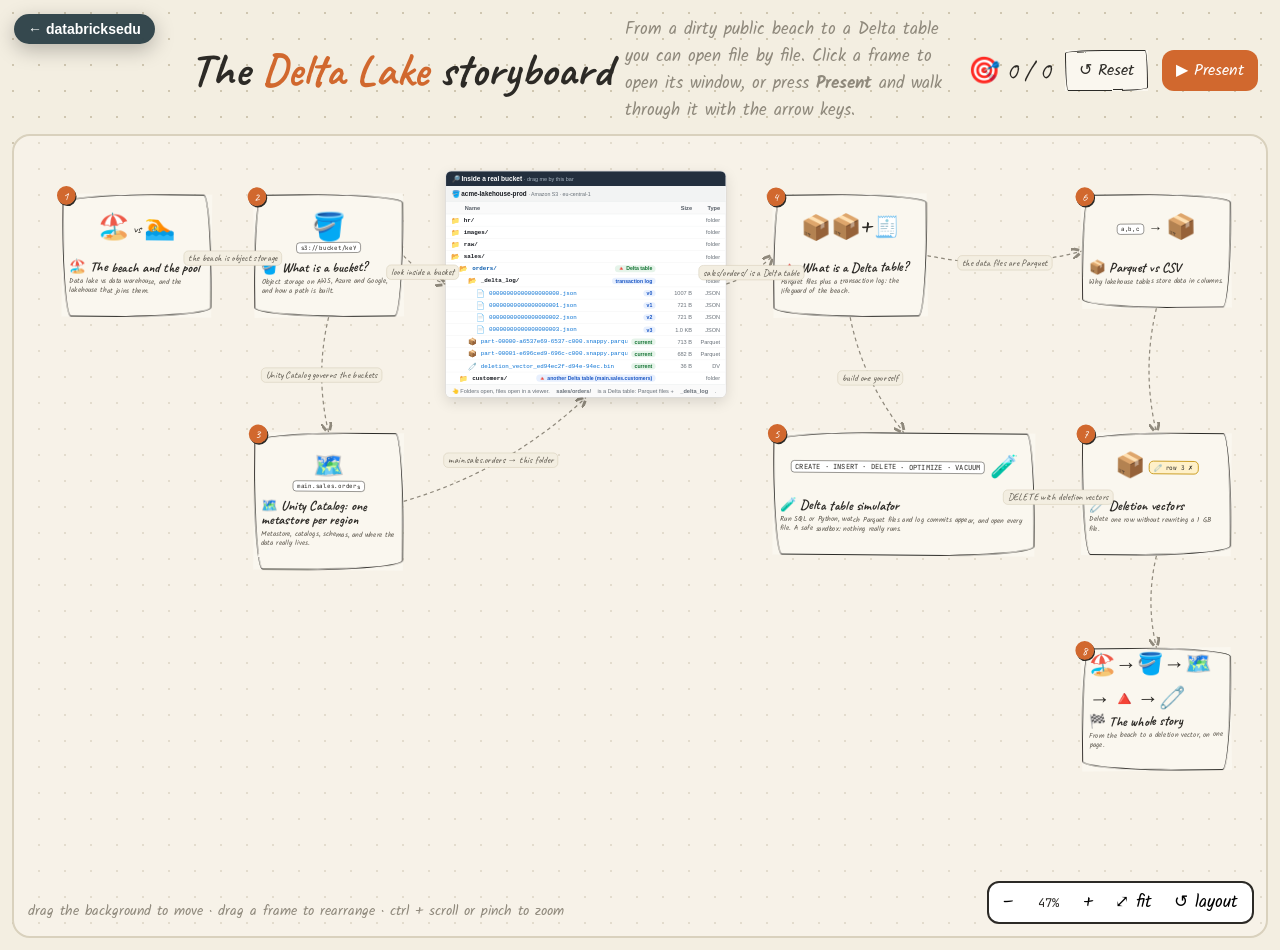
==== site/extras/delta-storyboard/index.html @ 5402de39 "Delta Lake storyboard on the website An interactive board (site/extras/delta-storyboard): pan, zoom " ====
<!DOCTYPE html>
<html lang="en">
<head>
<meta charset="utf-8">
<meta name="viewport" content="width=device-width, initial-scale=1">
<title>Delta Lake storyboard · databricksedu</title>
<meta name="description" content="An interactive storyboard: data lake vs warehouse, buckets, Unity Catalog, Delta tables, Parquet and deletion vectors, with a Delta table simulator.">
<link rel="preconnect" href="https://fonts.googleapis.com">
<link rel="preconnect" href="https://fonts.gstatic.com" crossorigin>
<link href="https://fonts.googleapis.com/css2?family=Caveat:wght@500;600;700&family=Kalam:wght@400;700&family=JetBrains+Mono:wght@400;600&display=swap" rel="stylesheet">
<link rel="stylesheet" href="style.css">
</head>
<body>
<svg width="0" height="0" style="position:absolute" aria-hidden="true">
  <filter id="rough"><feTurbulence type="fractalNoise" baseFrequency="0.025" numOctaves="2" seed="3" result="n"/>
    <feDisplacementMap in="SourceGraphic" in2="n" scale="3.2" xChannelSelector="R" yChannelSelector="G"/></filter>
</svg>

<header class="top">
  <h1>The <span>Delta Lake</span> storyboard</h1>
  <div class="sub">From a dirty public beach to a Delta table you can open file by file. Click a frame to open its window, or press <b>Present</b> and walk through it with the arrow keys.</div>
  <span id="score" title="Questions answered correctly">🎯 0 / 0</span>
  <button class="pill sk thin" id="bReset" title="Forget progress and answers">↺ Reset</button>
  <button class="pill primary" id="bPresent">▶ Present</button>
</header>

<main id="board">
  <div id="canvas"></div>
  <div class="zoom">
    <button id="zout" title="Zoom out">−</button><span id="zoomv">100%</span><button id="zin" title="Zoom in">+</button>
    <button id="zfit" title="Fit the whole board">⤢ fit</button><button id="zlayout" title="Put the frames back where they were">↺ layout</button>
  </div>
  <div class="boardhint">drag the background to move · drag a frame to rearrange · ctrl + scroll or pinch to zoom</div>
</main>

<div id="win" role="dialog" aria-modal="true">
  <div class="window">
    <div class="wbar">
      <div class="dots"><i id="wClose" title="Close"></i><i></i><i></i></div>
      <div class="wt" id="wTitle"></div>
      <button id="wPrevScene" title="Previous frame">◀ frame</button>
      <button id="wNextScene" title="Next frame">frame ▶</button>
      <button id="wX" title="Close (Esc)">✕</button>
    </div>
    <div class="wbody" id="wBody"></div>
    <div class="wfoot">
      <button class="btn" id="sPrev">← Back</button>
      <div class="steps" id="sDots"></div>
      <button class="btn acc" id="sNext">Next →</button>
    </div>
  </div>
</div>

<script src="board.js"></script>
<script src="sim.js"></script>
<script src="../_shared/back.js"></script>
</body>
</html>
---- site/extras/delta-storyboard/style.css ----
/* Delta Lake storyboard: hand-drawn whiteboard look */
:root {
  --paper: #f3eee1; --paper2: #faf7ef; --ink: #2c2a26; --soft: #8f897c; --line: #d9d1bd;
  --accent: #d1682e; --red: #bf3b2f; --blue: #2a6fb0; --green: #2f8a57; --teal: #1f8a88; --purple: #6b4fb3; --gold: #c99a1b;
  --sand: #ecd9a9; --water: #8fc9e6; --pool: #57b4dd;
  --hand: 'Caveat', cursive; --body: 'Kalam', cursive; --mono: 'JetBrains Mono', ui-monospace, Menlo, monospace;
  --rough: 235px 18px 225px 20px / 20px 220px 22px 235px;
  --rough2: 18px 225px 20px 235px / 220px 20px 235px 22px;
}
* { box-sizing: border-box; }
html, body { margin: 0; min-height: 100%; background: var(--paper); color: var(--ink); font-family: var(--body); }
body { background-image: radial-gradient(#cfc6b0 1px, transparent 1.2px); background-size: 26px 26px; }
button { font-family: inherit; }
a { color: var(--blue); }

/* sketchy outline: a pseudo element with a wobbly SVG filter, so text stays crisp */
.sk { position: relative; }
.sk::before { content: ''; position: absolute; inset: 0; border: 2.5px solid var(--ink); border-radius: var(--rough); filter: url(#rough); pointer-events: none; }
.sk.alt::before { border-radius: var(--rough2); }
.sk.thin::before { border-width: 1.6px; }
.sk.acc::before { border-color: var(--accent); }
.sk.blue::before { border-color: var(--blue); }
.sk.green::before { border-color: var(--green); }
.sk.red::before { border-color: var(--red); }
.sk.soft::before { border-color: var(--soft); border-style: dashed; }

/* ------------------------------------------------------------------ header */
header.top { display: flex; align-items: center; gap: 14px; padding: 16px 22px 6px 190px; flex-wrap: wrap; }
header.top h1 { font-family: var(--hand); font-size: 46px; margin: 0; line-height: 1; }
header.top h1 span { color: var(--accent); }
header.top .sub { font-size: 17px; color: var(--soft); flex: 1 1 320px; }
.pill { display: inline-flex; align-items: center; gap: 6px; padding: 8px 14px; background: var(--paper2); font-size: 16px; cursor: pointer; border: 0; color: var(--ink); }
.pill:hover { color: var(--accent); }
.pill.primary { background: var(--accent); color: #fff; border-radius: 12px; }
.pill.primary:hover { color: #fff; filter: brightness(1.07); }
#score { font-family: var(--hand); font-size: 26px; }

/* ------------------------------------------------------------------ board */
#board { position: relative; height: calc(100vh - 96px); min-height: 420px; margin: 4px 12px 12px; overflow: hidden; border-radius: 18px;
  border: 2px solid #d9d1bd; background: rgba(250,247,239,.45); cursor: grab; touch-action: none; }
#board.panning { cursor: grabbing; }
#canvas { position: absolute; left: 0; top: 0; width: 2700px; height: 1500px; transform-origin: 0 0; }
#arrows { position: absolute; left: 0; top: 0; width: 2700px; height: 1500px; pointer-events: none; overflow: visible; }
#arrows path { fill: none; stroke: var(--soft); stroke-width: 2.6; stroke-dasharray: 8 7; }
.elabel { position: absolute; transform: translate(-50%, -50%); background: var(--paper); border: 1.5px solid #cfc6b0; border-radius: 10px; padding: 2px 9px;
  font-family: var(--hand); font-size: 21px; color: #5b564c; white-space: nowrap; pointer-events: none; }
.zoom { position: absolute; right: 12px; bottom: 12px; display: flex; gap: 6px; align-items: center; background: #fff; border: 2px solid var(--ink); border-radius: 12px; padding: 4px 6px; z-index: 3; }
.zoom button { border: 0; background: transparent; font-size: 17px; cursor: pointer; padding: 2px 8px; border-radius: 8px; }
.zoom button:hover { background: #f1ead8; }
.zoom span { font-family: var(--mono); font-size: 12px; min-width: 42px; text-align: center; }
.boardhint { position: absolute; left: 14px; bottom: 14px; font-size: 14px; color: var(--soft); pointer-events: none; }
.frame { position: absolute; background: var(--paper2); padding: 14px 16px 16px; cursor: pointer; min-height: 238px; transition: transform .2s, box-shadow .2s; display: flex; flex-direction: column; }
.frame.dragging { transition: none; box-shadow: 10px 14px 0 rgba(44,42,38,.18); z-index: 4; cursor: grabbing; }
.frame .openhint { margin-top: auto; padding-top: 8px; font-size: 14px; color: var(--accent); opacity: 0; transition: opacity .2s; }
.frame:hover .openhint { opacity: 1; }
.frame:nth-child(odd) { transform: rotate(-.6deg); } .frame:nth-child(even) { transform: rotate(.5deg); }
.frame:hover { transform: rotate(0) translateY(-4px) scale(1.02); }
.frame .num { position: absolute; top: -16px; left: -12px; width: 40px; height: 40px; border-radius: 50%; background: var(--accent); color: #fff;
  font-family: var(--hand); font-size: 26px; display: flex; align-items: center; justify-content: center; box-shadow: 2px 3px 0 var(--ink); }
.frame .done { position: absolute; top: -12px; right: -8px; font-family: var(--hand); font-size: 22px; color: var(--green); background: var(--paper2); padding: 0 6px; display: none; }
.frame.visited .done { display: block; }
.frame .thumb { height: 120px; display: flex; align-items: center; justify-content: center; font-size: 58px; margin-bottom: 8px; position: relative; }
.frame h3 { font-family: var(--hand); font-size: 29px; margin: 0; line-height: 1.05; }
.frame p { margin: 6px 0 0; font-size: 15px; color: #5b564c; line-height: 1.3; }
@media (max-width: 620px) { header.top { padding-left: 22px; padding-top: 64px; } #board { height: calc(100vh - 190px); } }

/* ------------------------------------------------------------------ window */
#win { position: fixed; inset: 0; background: rgba(44,42,38,.38); display: none; align-items: center; justify-content: center; z-index: 50; padding: 18px; }
#win.on { display: flex; }
.window { width: min(1240px, 100%); height: min(860px, 100%); background: var(--paper); display: flex; flex-direction: column; border-radius: 16px;
  box-shadow: 8px 10px 0 rgba(44,42,38,.85); border: 2.5px solid var(--ink); overflow: hidden; animation: pop .35s cubic-bezier(.2,.8,.2,1.15); }
@keyframes pop { from { transform: scale(.6) rotate(-2deg); opacity: 0; } to { transform: none; opacity: 1; } }
.wbar { display: flex; align-items: center; gap: 12px; padding: 9px 14px; border-bottom: 2.5px solid var(--ink); background: var(--paper2); }
.wbar .dots { display: flex; gap: 7px; }
.wbar .dots i { width: 13px; height: 13px; border-radius: 50%; border: 2px solid var(--ink); display: block; cursor: pointer; }
.wbar .dots i:nth-child(1) { background: #f08a7e; } .wbar .dots i:nth-child(2) { background: #f4cf6b; } .wbar .dots i:nth-child(3) { background: #8fd18f; }
.wbar .wt { font-family: var(--hand); font-size: 28px; flex: 1; line-height: 1; }
.wbar .wt small { font-family: var(--body); font-size: 15px; color: var(--soft); margin-left: 8px; }
.wbar button { border: 2px solid var(--ink); background: #fff; border-radius: 10px; padding: 4px 12px; font-size: 16px; cursor: pointer; }
.wbody { flex: 1; overflow: auto; padding: 22px 28px; position: relative; }
.wfoot { display: flex; align-items: center; gap: 12px; padding: 10px 16px; border-top: 2.5px solid var(--ink); background: var(--paper2); }
.wfoot .steps { flex: 1; display: flex; gap: 6px; justify-content: center; flex-wrap: wrap; }
.wfoot .steps span { min-width: 12px; height: 12px; border-radius: 50%; border: 2px solid var(--ink); cursor: pointer; }
.wfoot .steps span.on { background: var(--accent); min-width: 30px; border-radius: 8px; }
.wfoot .steps span.seen { background: #e9c8b3; }
.btn { border: 2px solid var(--ink); background: #fff; border-radius: 12px; padding: 8px 16px; font-size: 17px; cursor: pointer; box-shadow: 2px 2px 0 var(--ink); }
.btn:hover { transform: translate(-1px,-1px); box-shadow: 3px 3px 0 var(--ink); }
.btn:active { transform: translate(1px,1px); box-shadow: 0 0 0 var(--ink); }
.btn.acc { background: var(--accent); color: #fff; }
.btn:disabled { opacity: .4; cursor: default; transform: none; box-shadow: 2px 2px 0 var(--ink); }

/* ------------------------------------------------------------------ scene building blocks */
.stitle { font-family: var(--hand); font-size: 40px; margin: 0 0 4px; line-height: 1.05; }
.stitle em { color: var(--accent); font-style: normal; }
.lead { font-size: 19px; margin: 0 0 14px; max-width: 900px; }
.cols { display: grid; grid-template-columns: 1.1fr 1fr; gap: 26px; align-items: start; }
@media (max-width: 860px) { .cols { grid-template-columns: 1fr; } }
ul.hand { list-style: none; padding: 0; margin: 0; font-size: 18px; }
ul.hand li { padding: 5px 0 5px 30px; position: relative; opacity: 0; animation: rise .5s forwards; }
ul.hand li::before { content: '→'; position: absolute; left: 4px; color: var(--accent); font-family: var(--hand); font-size: 24px; top: 0; }
ul.hand li.good::before { content: '✓'; color: var(--green); }
ul.hand li.bad::before { content: '✗'; color: var(--red); }
ul.hand li:nth-child(2) { animation-delay: .12s; } ul.hand li:nth-child(3) { animation-delay: .24s; } ul.hand li:nth-child(4) { animation-delay: .36s; }
ul.hand li:nth-child(5) { animation-delay: .48s; } ul.hand li:nth-child(6) { animation-delay: .6s; }
@keyframes rise { from { opacity: 0; transform: translateY(10px); } to { opacity: 1; transform: none; } }
.note { font-family: var(--hand); font-size: 24px; color: var(--accent); transform: rotate(-1.5deg); display: inline-block; }
.card { background: var(--paper2); padding: 14px 16px; }
.tag { display: inline-block; font-family: var(--mono); font-size: 12.5px; padding: 2px 8px; border-radius: 7px; background: #fff; border: 1.5px solid var(--ink); margin: 2px; }
.mono { font-family: var(--mono); }
.callout { background: #fff8e6; padding: 10px 14px; font-size: 16.5px; margin-top: 14px; }
.cmp { display: grid; grid-template-columns: repeat(var(--n, 3), 1fr); gap: 18px; }
@media (max-width: 760px) { .cmp { grid-template-columns: 1fr; } }
.cmp .card h4 { font-family: var(--hand); font-size: 28px; margin: 0 0 6px; }
.tbl { border-collapse: collapse; font-size: 16px; width: 100%; background: var(--paper2); }
.tbl th, .tbl td { border: 1.8px solid var(--ink); padding: 6px 10px; text-align: left; vertical-align: top; }
.tbl th { font-family: var(--hand); font-size: 22px; background: #efe6cf; }

/* ------------------------------------------------------------------ beach & pool */
.scape { height: 300px; position: relative; overflow: hidden; border-radius: 20px; border: 2.5px solid var(--ink); }
.beach { background: linear-gradient(180deg, #bfe3f2 0 28%, var(--water) 28% 46%, var(--sand) 46%); }
.beach .wave { position: absolute; left: -10%; right: -10%; top: 40%; height: 26px; background: radial-gradient(circle at 20px -6px, transparent 18px, #fff8 19px) 0 0/40px 26px repeat-x; animation: wave 4s linear infinite; }
@keyframes wave { to { transform: translateX(40px); } }
.beach .sun { position: absolute; right: 40px; top: 18px; font-size: 44px; animation: bob 6s ease-in-out infinite; }
@keyframes bob { 50% { transform: translateY(6px) rotate(8deg); } }
.drop { position: absolute; font-family: var(--mono); font-size: 13px; background: #fff; border: 2px solid var(--ink); border-radius: 8px; padding: 3px 8px;
  opacity: 0; animation: fall .9s cubic-bezier(.3,1.4,.5,1) forwards; white-space: nowrap; }
.drop.bad { background: #ffe1dc; border-color: var(--red); color: var(--red); }
.drop.img { background: #e7f1ff; }
@keyframes fall { from { opacity: 0; transform: translateY(-160px) rotate(-20deg); } to { opacity: 1; } }
.who { position: absolute; font-size: 32px; animation: walk 7s linear infinite; }
@keyframes walk { 0% { transform: translateX(-40px); } 100% { transform: translateX(1100px); } }
.pool { background: #e9e4d6; }
.pool .basin { position: absolute; left: 6%; right: 6%; top: 22%; bottom: 10%; background: repeating-linear-gradient(90deg, var(--pool) 0 18%, #fff 18% 18.6%); border: 6px solid #fff; outline: 2.5px solid var(--ink); border-radius: 10px; overflow: hidden; }
.pool .basin::after { content: ''; position: absolute; inset: 0; background: repeating-linear-gradient(170deg, #ffffff22 0 10px, transparent 10px 30px); animation: shimmer 3s linear infinite; }
@keyframes shimmer { to { background-position: 60px 0; } }
.pool .lane { position: absolute; top: 22%; bottom: 10%; width: 0; border-left: 3px dashed #e33; }
.pool .swimmer { position: absolute; font-size: 30px; animation: swim 5s ease-in-out infinite alternate; }
@keyframes swim { from { transform: translateY(0); } to { transform: translateY(150px); } }
.pool .guard { position: absolute; right: 2%; top: 4%; font-size: 40px; }
.pool .gate { position: absolute; left: 2%; top: 4%; font-family: var(--hand); font-size: 24px; background: #fff; border: 2px solid var(--ink); border-radius: 10px; padding: 0 10px; }
.speech { position: absolute; background: #fff; border: 2px solid var(--ink); border-radius: 14px; padding: 4px 10px; font-family: var(--hand); font-size: 21px; white-space: nowrap; }
.rope { position: absolute; top: 47%; bottom: 6%; width: 0; border-left: 3px dashed var(--red); opacity: 0; animation: rise .6s forwards; }
.tower { position: absolute; right: 4%; top: 30%; text-align: center; font-family: var(--hand); font-size: 20px; }
.tower b { display: block; font-size: 44px; }

/* ------------------------------------------------------------------ bucket */
.url { font-family: var(--mono); font-size: clamp(13px, 1.7vw, 20px); background: #fff; padding: 14px 16px; border-radius: 12px; border: 2.5px solid var(--ink); word-break: break-all; line-height: 1.9; }
.url span { cursor: pointer; padding: 3px 2px; border-radius: 6px; border-bottom: 3px solid transparent; transition: background .2s; }
.url span:hover, .url span.on { background: #ffe6d4; border-bottom-color: var(--accent); }
.url span.c1 { color: var(--purple); } .url span.c2 { color: var(--blue); } .url span.c3 { color: var(--green); } .url span.c4 { color: var(--accent); } .url span.c5 { color: var(--red); }
.explain { min-height: 92px; margin-top: 14px; font-size: 18px; }
.tabs { display: flex; gap: 8px; margin-bottom: 12px; flex-wrap: wrap; }
.tabs button { border: 2px solid var(--ink); background: #fff; border-radius: 10px; padding: 5px 14px; font-size: 16px; cursor: pointer; }
.tabs button.on { background: var(--ink); color: #fff; }
.objstore { display: grid; grid-template-columns: repeat(auto-fill, minmax(230px, 1fr)); gap: 10px; }
.obj { background: #fff; border: 2px solid var(--ink); border-radius: 10px; padding: 7px 10px; font-family: var(--mono); font-size: 13px; opacity: 0; animation: rise .4s forwards; }
.obj b { color: var(--soft); font-weight: 400; }
.shake { animation: shake .5s; }
@keyframes shake { 20%, 60% { transform: translateX(-8px); } 40%, 80% { transform: translateX(8px); } }

/* ------------------------------------------------------------------ unity catalog map */
.regions { display: grid; grid-template-columns: repeat(3, 1fr); gap: 18px; }
@media (max-width: 860px) { .regions { grid-template-columns: 1fr; } }
.region { background: var(--paper2); padding: 12px 14px 14px; min-height: 240px; }
.region h4 { margin: 0; font-family: var(--hand); font-size: 26px; }
.region .cloud { font-size: 13px; color: var(--soft); }
.ms { margin: 10px 0; padding: 9px 12px; background: #efe9ff; border: 2.5px solid var(--purple); border-radius: 14px; font-size: 16px; opacity: 0; animation: rise .5s forwards; }
.ws { display: inline-block; margin: 4px 4px 0 0; padding: 4px 10px; background: #fff; border: 2px solid var(--ink); border-radius: 10px; font-size: 15px; opacity: 0; animation: rise .5s forwards; }
.store { margin-top: 10px; font-family: var(--mono); font-size: 12.5px; background: #fff7d6; border: 2px dashed var(--gold); border-radius: 10px; padding: 6px 9px; opacity: 0; animation: rise .5s forwards; }
.tree { font-size: 18px; line-height: 1.55; }
.tree div { opacity: 0; animation: rise .45s forwards; }
.tree .l1 { padding-left: 26px; } .tree .l2 { padding-left: 52px; } .tree .l3 { padding-left: 78px; }
.tree .k { font-family: var(--mono); font-size: 14px; color: var(--soft); }

/* ------------------------------------------------------------------ what is a delta table */
.folder { background: #fff; border: 2.5px solid var(--ink); border-radius: 14px; padding: 12px 14px; min-height: 260px; }
.folder .fh { font-family: var(--mono); font-size: 14px; color: var(--soft); margin-bottom: 8px; }
.file { display: flex; align-items: center; gap: 8px; font-family: var(--mono); font-size: 13.5px; padding: 5px 8px; border-radius: 8px; margin: 3px 0; border: 2px solid transparent; transition: all .35s; }
.file .ic { font-size: 18px; }
.file .tg { margin-left: auto; font-size: 12px; color: var(--soft); white-space: nowrap; }
.file.new { animation: newfile .9s; }
@keyframes newfile { 0% { background: #ffe6a8; transform: translateX(-14px); opacity: 0; } 60% { background: #ffe6a8; opacity: 1; } 100% { background: transparent; } }
.file.live { border-color: var(--green); background: #e9f6ee; }
.file.dead { opacity: .45; text-decoration: line-through; }
.file.gone { opacity: 0; height: 0; padding: 0; margin: 0; overflow: hidden; }
.file.sel { outline: 3px solid var(--accent); }
.logstack { display: flex; flex-direction: column; gap: 8px; }
.commit { background: #eef4ff; border: 2px solid var(--blue); border-radius: 10px; padding: 6px 10px; font-family: var(--mono); font-size: 13px; opacity: 0; animation: rise .45s forwards; }
.commit b { color: var(--blue); }
.commit.hl { background: #fff1c9; border-color: var(--gold); }
.race { display: flex; gap: 22px; align-items: center; justify-content: center; margin-top: 10px; flex-wrap: wrap; }
.writer { text-align: center; font-size: 17px; }
.writer .face { font-size: 46px; }
.writer .res { font-family: var(--hand); font-size: 24px; margin-top: 4px; opacity: 0; animation: rise .4s 1.2s forwards; }

/* ------------------------------------------------------------------ simulator */
.sim { display: grid; grid-template-columns: minmax(330px, 1fr) minmax(360px, 1.15fr); gap: 18px; height: 100%; }
@media (max-width: 900px) { .sim { grid-template-columns: 1fr; height: auto; } }
.sim .left, .sim .right { display: flex; flex-direction: column; gap: 12px; min-height: 0; }
.cmds { display: flex; flex-wrap: wrap; gap: 6px; }
.cmds button { border: 2px solid var(--ink); background: #fff; border-radius: 10px; padding: 5px 10px; font-size: 15px; cursor: pointer; }
.cmds button.on { background: var(--ink); color: #fff; }
.cmds button:disabled { opacity: .35; cursor: not-allowed; }
.cell { background: #1f2329; color: #e6e1d6; border-radius: 12px; border: 2.5px solid var(--ink); overflow: hidden; }
.cell .ch { display: flex; align-items: center; gap: 8px; padding: 6px 10px; background: #2c323a; font-family: var(--mono); font-size: 12px; color: #aab; }
.cell .ch .lang { margin-left: auto; display: flex; gap: 4px; }
.cell .ch .lang button { border: 1px solid #556; background: transparent; color: #ccd; border-radius: 6px; padding: 1px 8px; font-size: 12px; cursor: pointer; font-family: var(--mono); }
.cell .ch .lang button.on { background: #e6e1d6; color: #1f2329; }
.cell pre { margin: 0; padding: 12px 14px; font-family: var(--mono); font-size: 14px; line-height: 1.55; white-space: pre-wrap; min-height: 74px; }
.cell pre .kw { color: #ff9f6b; } .cell pre .st { color: #9ad48f; } .cell pre .nu { color: #8fc3ff; } .cell pre .cm { color: #8a8f99; }
.cell pre select { font-family: var(--mono); font-size: 13.5px; background: #3a4048; color: #fff; border: 1px solid #ff9f6b; border-radius: 5px; }
.cell .run { display: flex; gap: 8px; padding: 8px 10px; border-top: 1px solid #3a4048; align-items: center; }
.cell .run .btn { box-shadow: none; border-color: #e6e1d6; padding: 5px 14px; font-size: 15px; }
.cell .run .stat { font-family: var(--mono); font-size: 12px; color: #9aa; margin-left: auto; }
.narr { background: var(--paper2); padding: 12px 14px; font-size: 16.5px; line-height: 1.4; min-height: 90px; }
.narr h5 { font-family: var(--hand); font-size: 25px; margin: 0 0 4px; color: var(--accent); }
.narr .links { margin-top: 8px; display: flex; gap: 8px; flex-wrap: wrap; }
.narr .links button { border: 2px solid var(--ink); background: #fff; border-radius: 10px; padding: 3px 10px; font-size: 15px; cursor: pointer; }
.result { background: #fff; border: 2px solid var(--ink); border-radius: 12px; overflow: auto; max-height: 190px; }
.result table { border-collapse: collapse; width: 100%; font-family: var(--mono); font-size: 13px; }
.result th, .result td { padding: 4px 10px; border-bottom: 1px solid #e5dccb; text-align: left; }
.result th { background: #efe6cf; position: sticky; top: 0; }
.result .err { color: var(--red); padding: 10px; font-family: var(--mono); font-size: 13px; }
.result .cap { padding: 6px 10px; font-size: 13px; color: var(--soft); }
.explorer { flex: 1; min-height: 240px; display: flex; flex-direction: column; background: #fff; border: 2.5px solid var(--ink); border-radius: 14px; overflow: hidden; }
.explorer .eh { display: flex; align-items: center; gap: 8px; padding: 7px 10px; border-bottom: 2px solid var(--ink); background: #f7f2e4; font-family: var(--mono); font-size: 12.5px; }
.explorer .eh .ver { margin-left: auto; font-family: var(--hand); font-size: 22px; color: var(--accent); }
.explorer .eb { flex: 1; overflow: auto; padding: 8px 10px; }
.explorer .dir { font-family: var(--mono); font-size: 13px; color: var(--soft); margin: 6px 0 2px; }
.explorer .file { cursor: pointer; }
.explorer .file:hover { background: #fff3e3; }
.legend { display: flex; gap: 12px; flex-wrap: wrap; font-size: 13px; color: var(--soft); padding: 6px 10px; border-top: 1.5px solid #e5dccb; }
.legend i { display: inline-block; width: 11px; height: 11px; border-radius: 3px; margin-right: 4px; vertical-align: -1px; }
.toggle { display: inline-flex; align-items: center; gap: 8px; font-size: 15.5px; cursor: pointer; user-select: none; }
.toggle input { display: none; }
.toggle .sw { width: 42px; height: 22px; border-radius: 12px; border: 2px solid var(--ink); background: #fff; position: relative; transition: background .2s; }
.toggle .sw::after { content: ''; position: absolute; top: 2px; left: 2px; width: 14px; height: 14px; border-radius: 50%; background: var(--ink); transition: left .2s; }
.toggle input:checked + .sw { background: var(--green); }
.toggle input:checked + .sw::after { left: 22px; background: #fff; }

/* file viewer drawer inside the window */
#viewer { position: absolute; top: 0; right: 0; bottom: 0; width: min(560px, 96%); background: var(--paper); border-left: 2.5px solid var(--ink);
  box-shadow: -8px 0 0 rgba(44,42,38,.12); transform: translateX(105%); transition: transform .35s cubic-bezier(.2,.8,.2,1); z-index: 5; display: flex; flex-direction: column; }
#viewer.on { transform: none; }
#viewer .vh { display: flex; align-items: center; gap: 10px; padding: 10px 14px; border-bottom: 2px solid var(--ink); background: var(--paper2); }
#viewer .vh b { font-family: var(--mono); font-size: 13px; word-break: break-all; flex: 1; }
#viewer .vb { flex: 1; overflow: auto; padding: 14px; }
.json { background: #1f2329; color: #e6e1d6; border-radius: 10px; padding: 10px 12px; font-family: var(--mono); font-size: 12.5px; line-height: 1.5; white-space: pre-wrap; word-break: break-all; }
.json .k { color: #8fc3ff; } .json .s { color: #9ad48f; } .json .a { color: #ff9f6b; font-weight: 700; }
.json .line { padding: 4px 0; border-bottom: 1px dashed #3a4048; }
.pq { display: flex; flex-direction: column; gap: 6px; font-family: var(--mono); font-size: 13px; }
.pq .blk { border: 2px solid var(--ink); border-radius: 8px; padding: 6px 10px; background: #fff; }
.pq .magic { background: #ece6d6; text-align: center; font-weight: 700; }
.pq .rg { background: #f2f8ff; border-color: var(--blue); }
.pq .chunk { display: grid; grid-template-columns: 95px 1fr; gap: 6px; padding: 4px 6px; margin: 4px 0; border-radius: 6px; background: #fff; border: 1.5px dashed var(--blue); }
.pq .footer { background: #fff7d6; border-color: var(--gold); }
.banner { padding: 8px 12px; border-radius: 10px; font-size: 15px; margin-bottom: 10px; border: 2px solid; }
.banner.warn { background: #ffece6; border-color: var(--red); color: #7e2219; }
.banner.ok { background: #e9f6ee; border-color: var(--green); color: #1d5a37; }
.banner.info { background: #eef4ff; border-color: var(--blue); color: #1d3f66; }
.bits { display: flex; gap: 4px; flex-wrap: wrap; margin: 8px 0; }
.bits span { width: 34px; height: 34px; border: 2px solid var(--ink); border-radius: 6px; display: flex; align-items: center; justify-content: center; font-family: var(--mono); font-size: 13px; background: #fff; }
.bits span.x { background: var(--red); color: #fff; }
tr.strike td { text-decoration: line-through; color: var(--red); }

/* ------------------------------------------------------------------ quiz */
.quiz { background: #fffdf5; padding: 16px 18px; margin-top: 16px; max-width: 860px; }
.quiz .qh { font-family: var(--hand); font-size: 27px; margin-bottom: 8px; line-height: 1.1; }
.quiz .qh::before { content: '🤔 '; }
.quiz .opts { display: grid; gap: 8px; }
.quiz .opts button { text-align: left; border: 2px solid var(--ink); background: #fff; border-radius: 12px; padding: 8px 12px; font-size: 16.5px; cursor: pointer; }
.quiz .opts button:hover:not(:disabled) { background: #fff3e3; }
.quiz .opts button.right { background: #dff3e6; border-color: var(--green); }
.quiz .opts button.wrong { background: #ffe1dc; border-color: var(--red); }
.quiz .opts button:disabled { cursor: default; }
.quiz .why { margin-top: 10px; font-size: 16.5px; display: none; }
.quiz .why.on { display: block; animation: rise .4s; }
#qmodal { position: absolute; inset: 0; background: rgba(243,238,225,.9); display: none; align-items: center; justify-content: center; z-index: 8; padding: 20px; }
#qmodal.on { display: flex; }
#qmodal .quiz { width: min(720px, 100%); box-shadow: 6px 6px 0 var(--ink); border: 2.5px solid var(--ink); border-radius: 16px; }

/* parquet vs csv */
.layout { display: grid; grid-template-columns: 1fr 1fr; gap: 22px; }
@media (max-width: 860px) { .layout { grid-template-columns: 1fr; } }
.csvtxt { font-family: var(--mono); font-size: 14px; background: #fff; border: 2.5px solid var(--ink); border-radius: 12px; padding: 10px 12px; line-height: 1.6; white-space: pre; overflow: auto; }
.csvtxt .r { display: block; transition: background .3s; border-radius: 4px; }
.csvtxt.readall .r { background: #ffe1dc; }
.colwrap { display: flex; gap: 8px; }
.col { flex: 1; border: 2.5px solid var(--ink); border-radius: 10px; background: #fff; overflow: hidden; transition: all .35s; }
.col h6 { margin: 0; padding: 4px 8px; font-family: var(--mono); font-size: 12.5px; background: #efe6cf; border-bottom: 2px solid var(--ink); }
.col div { font-family: var(--mono); font-size: 13px; padding: 2px 8px; }
.col.read { background: #dff3e6; border-color: var(--green); transform: translateY(-6px); }
.col.skip { opacity: .3; }
.bar { height: 26px; border: 2px solid var(--ink); border-radius: 8px; background: var(--accent); width: 0; transition: width 1.2s cubic-bezier(.2,.8,.2,1); color: #fff; font-family: var(--mono); font-size: 13px; padding-left: 8px; line-height: 22px; white-space: nowrap; }
.rgs { display: flex; gap: 10px; flex-wrap: wrap; }
.rgbox { flex: 1 1 140px; border: 2.5px solid var(--blue); border-radius: 12px; background: #f2f8ff; padding: 8px 10px; font-family: var(--mono); font-size: 13px; transition: all .4s; }
.rgbox.skip { opacity: .3; filter: grayscale(1); }
.rgbox.read { background: #dff3e6; border-color: var(--green); }

/* deletion vectors */
.bigfile { border: 2.5px solid var(--ink); border-radius: 14px; background: #fff; padding: 10px 12px; position: relative; }
.rowsgrid { display: grid; grid-template-columns: repeat(20, 1fr); gap: 3px; margin-top: 8px; }
.rowsgrid i { height: 14px; border-radius: 3px; background: #9cc7e8; display: block; transition: background .3s; }
.rowsgrid i.x { background: var(--red); }
.rowsgrid.copying i { animation: copy 1.6s forwards; }
@keyframes copy { from { background: #9cc7e8; } to { background: #f0b78f; } }
.prog { height: 14px; border: 2px solid var(--ink); border-radius: 8px; margin-top: 8px; overflow: hidden; }
.prog i { display: block; height: 100%; width: 0; background: var(--red); transition: width 2.4s linear; }
.dvchip { display: inline-flex; align-items: center; gap: 6px; font-family: var(--mono); font-size: 13px; background: #fff1c9; border: 2px solid var(--gold); border-radius: 10px; padding: 4px 10px; animation: rise .5s; }

/* recap */
.journey { display: flex; gap: 10px; align-items: stretch; flex-wrap: wrap; }
.journey .card { flex: 1 1 150px; text-align: center; opacity: 0; animation: rise .5s forwards; }
.journey .card b { display: block; font-size: 40px; }
.journey .card span { font-family: var(--hand); font-size: 24px; }

/* ------------------------------------------------------------------ real-looking UI: explorer, viewer, tables */
.frame.widget { cursor: default; padding: 0; background: #fff; border: 1px solid #c9ccd1; border-radius: 12px; box-shadow: 0 10px 30px rgba(0,0,0,.12);
  transform: none !important; min-height: 0; font-family: -apple-system, BlinkMacSystemFont, "Segoe UI", Roboto, sans-serif; overflow: hidden; }
.frame.widget .whead { background: #232f3e; color: #fff; padding: 8px 12px; font-size: 14px; font-weight: 600; cursor: grab; }
.frame.widget .whead small { font-weight: 400; color: #aab7c4; }
.frame.widget .wbx { max-height: 470px; overflow: auto; }
.xp { font-family: -apple-system, BlinkMacSystemFont, "Segoe UI", Roboto, sans-serif; background: #fff; color: #16191f; font-size: 13.5px; display: flex; flex-direction: column; min-height: 0; }
.sim .xp { border: 1px solid #c9ccd1; border-radius: 10px; overflow: hidden; flex: 1; min-height: 260px; }
.xbar { display: flex; align-items: center; gap: 10px; padding: 8px 12px; background: #f2f3f3; border-bottom: 1px solid #d5dbdb; flex-wrap: wrap; }
.xcrumb { font-size: 13.5px; } .xcrumb i { color: #879596; font-style: normal; margin: 0 3px; } .xcrumb small { color: #687078; }
.xtbl { margin-left: auto; font-size: 12.5px; background: #e9f3ff; color: #0b5cad; border: 1px solid #b9d4f1; border-radius: 6px; padding: 2px 8px; }
.xhead, .xr { display: grid; grid-template-columns: 20px minmax(0, 1fr) auto 70px 52px; gap: 8px; align-items: center; }
.xhead span:nth-child(4), .xhead span:nth-child(5) { text-align: right; }
.xhead { padding: 6px 12px; font-size: 12px; font-weight: 600; color: #545b64; border-bottom: 1px solid #eaeded; background: #fafafa; }
.xbody { overflow: auto; flex: 1; }
.xr { padding: 5px 12px; border-bottom: 1px solid #f2f3f3; cursor: pointer; transition: background .15s; }
.xr:hover { background: #f1faff; }
.xr .xi { font-size: 15px; line-height: 1; }
.xr .xn { display: flex; align-items: center; gap: 7px; overflow: hidden; text-overflow: ellipsis; white-space: nowrap; font-family: "SFMono-Regular", Menlo, Consolas, monospace; font-size: 12.5px; color: #0972d3; }
.xr.dir .xn { color: #16191f; font-weight: 600; }
.xr .xs, .xr .xt { font-size: 12px; color: #687078; text-align: right; }
.xr.old .xn { color: #8d99a8; text-decoration: line-through; }
.xr.gone .xn { color: #d13212; text-decoration: line-through; opacity: .7; }
.xr.fresh { animation: freshrow 1.6s; }
@keyframes freshrow { 0%, 40% { background: #fff4ce; } 100% { background: transparent; } }
.xr.hl { background: #eefbf1; }
.xr.delta .xn { color: #0b5cad; }
.chip { font-size: 11px; font-weight: 600; padding: 1px 7px; border-radius: 9px; white-space: nowrap; }
.chip.live { background: #e6f4ea; color: #137333; } .chip.rm { background: #f1f3f4; color: #5f6368; } .chip.del { background: #fce8e6; color: #c5221f; } .chip.log { background: #e8f0fe; color: #1a56c4; }
.xempty { padding: 16px; color: #687078; font-size: 13px; text-align: center; }
.xleg, .xfoot { display: flex; gap: 14px; flex-wrap: wrap; padding: 6px 12px; font-size: 12px; color: #687078; border-top: 1px solid #eaeded; background: #fafafa; }
.xleg i { display: inline-block; width: 9px; height: 9px; border-radius: 50%; margin-right: 4px; }
.tblnow { border: 1px solid #c9ccd1; border-radius: 10px; overflow: auto; background: #fff; max-height: 210px; font-family: -apple-system, BlinkMacSystemFont, "Segoe UI", Roboto, sans-serif; }
.tbh { padding: 6px 10px; font-size: 13px; background: #f2f3f3; border-bottom: 1px solid #d5dbdb; position: sticky; top: 0; }
table.dt { border-collapse: collapse; width: 100%; font-family: "SFMono-Regular", Menlo, Consolas, monospace; font-size: 12.5px; background: #fff; }
table.dt th { text-align: left; background: #fafafa; color: #545b64; font-weight: 600; padding: 5px 10px; border-bottom: 1px solid #d5dbdb; }
table.dt th small { color: #8d99a8; font-weight: 400; }
table.dt td { padding: 4px 10px; border-bottom: 1px solid #f2f3f3; }
table.dt td.pos { color: #8d99a8; width: 30px; }
#fview { position: fixed; inset: 0; z-index: 100; background: rgba(15,23,42,.45); display: none; align-items: center; justify-content: center; padding: 18px;
  font-family: -apple-system, BlinkMacSystemFont, "Segoe UI", Roboto, sans-serif; }
#fview.on { display: flex; }
#fview .fv { background: #fff; border-radius: 12px; width: min(820px, 100%); max-height: 100%; display: flex; flex-direction: column; box-shadow: 0 30px 80px rgba(0,0,0,.35); overflow: hidden; animation: pop .25s; }
#fview .fvh { display: flex; align-items: center; gap: 10px; padding: 10px 14px; background: #232f3e; color: #fff; }
#fview .fvp { flex: 1; font-family: "SFMono-Regular", Menlo, Consolas, monospace; font-size: 12.5px; word-break: break-all; }
#fview .fvp .crumb { color: #aab7c4; }
#fview .fvx { border: 0; background: transparent; color: #fff; font-size: 18px; cursor: pointer; }
#fview .fvt { display: flex; gap: 2px; padding: 0 10px; background: #f2f3f3; border-bottom: 1px solid #d5dbdb; }
#fview .fvt button { border: 0; background: transparent; padding: 8px 12px; font-size: 13px; cursor: pointer; border-bottom: 3px solid transparent; color: #545b64; }
#fview .fvt button.on { border-bottom-color: #ec7211; color: #16191f; font-weight: 600; }
#fview .fvb { padding: 14px; overflow: auto; font-size: 14px; color: #16191f; }
#fview .banner { font-family: inherit; font-size: 13.5px; border-width: 1px; }
#fview .act { margin-bottom: 10px; }
#fview .an { display: inline-block; font-family: "SFMono-Regular", Menlo, monospace; font-size: 12px; font-weight: 700; padding: 2px 9px; border-radius: 6px 6px 0 0; color: #fff; background: #5f6368; }
#fview .act-add { background: #137333; } #fview .act-remove { background: #c5221f; } #fview .act-commitInfo { background: #1a56c4; }
#fview .act-metaData { background: #7b3fb3; } #fview .act-protocol { background: #b06000; }
#fview pre.json { margin: 0; border-radius: 0 8px 8px 8px; font-size: 12px; max-height: 320px; overflow: auto; }
#fview pre.raw { border-radius: 8px; white-space: pre; }
#fview .pq .chunk { grid-template-columns: 80px 1fr; }
#fview .bits span { width: 30px; height: 30px; }
/* folder views inside the story scenes look like a real file browser too */
.folder { background: #fff; border: 1px solid #c9ccd1; border-radius: 10px; padding: 0; overflow: hidden; font-family: -apple-system, BlinkMacSystemFont, "Segoe UI", Roboto, sans-serif; box-shadow: 0 6px 20px rgba(0,0,0,.08); }
.folder .fh { background: #f2f3f3; border-bottom: 1px solid #d5dbdb; padding: 8px 12px; margin: 0; color: #16191f; font-family: "SFMono-Regular", Menlo, Consolas, monospace; font-size: 12.5px; }
.folder .file { border-radius: 0; margin: 0; border: 0; border-bottom: 1px solid #f2f3f3; padding: 6px 12px; font-family: "SFMono-Regular", Menlo, Consolas, monospace; font-size: 12.5px; color: #0972d3; }
.folder .file .tg { font-family: -apple-system, BlinkMacSystemFont, "Segoe UI", Roboto, sans-serif; color: #687078; }
.commit { font-family: "SFMono-Regular", Menlo, Consolas, monospace; border-width: 1px; border-radius: 8px; }
#liveset .file { font-family: "SFMono-Regular", Menlo, Consolas, monospace; border: 1px solid #9ad3a8; border-radius: 6px; }
body.winopen #dbe-back { display: none; }
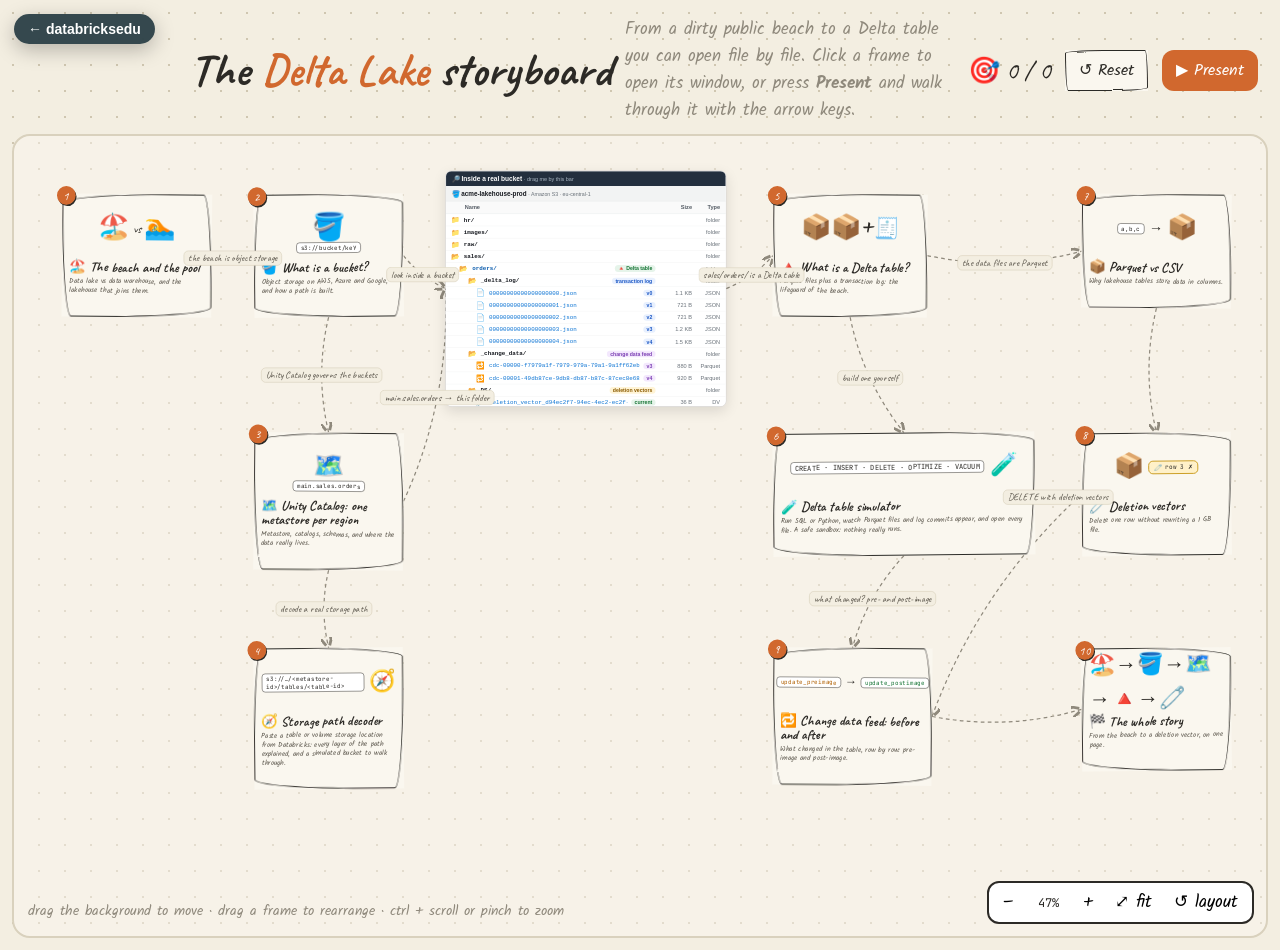
==== commit 395ddfed: "Storyboard: storage path decoder A new frame (🧭 Storage path decoder): paste one or more storage loc" ====
--- a/site/extras/delta-storyboard/index.html
+++ b/site/extras/delta-storyboard/index.html
@@ -4,7 +4,7 @@
 <meta charset="utf-8">
 <meta name="viewport" content="width=device-width, initial-scale=1">
 <title>Delta Lake storyboard · databricksedu</title>
-<meta name="description" content="An interactive storyboard: data lake vs warehouse, buckets, Unity Catalog, Delta tables, Parquet and deletion vectors, with a Delta table simulator.">
+<meta name="description" content="An interactive storyboard: data lake vs warehouse, buckets, Unity Catalog, Delta tables, Parquet and deletion vectors, with a Delta table simulator and a storage path decoder.">
 <link rel="preconnect" href="https://fonts.googleapis.com">
 <link rel="preconnect" href="https://fonts.gstatic.com" crossorigin>
 <link href="https://fonts.googleapis.com/css2?family=Caveat:wght@500;600;700&family=Kalam:wght@400;700&family=JetBrains+Mono:wght@400;600&display=swap" rel="stylesheet">
@@ -53,6 +53,7 @@
 
 <script src="board.js"></script>
 <script src="sim.js"></script>
+<script src="paths.js"></script>
 <script src="../_shared/back.js"></script>
 </body>
 </html>
--- a/site/extras/delta-storyboard/style.css
+++ b/site/extras/delta-storyboard/style.css
@@ -382,3 +382,87 @@
 .commit { font-family: "SFMono-Regular", Menlo, Consolas, monospace; border-width: 1px; border-radius: 8px; }
 #liveset .file { font-family: "SFMono-Regular", Menlo, Consolas, monospace; border: 1px solid #9ad3a8; border-radius: 6px; }
 body.winopen #dbe-back { display: none; }
+.chip.dvc { background: #fff4d6; color: #8a5a00; }
+.chip.cdc { background: #f3e8fd; color: #7b3fb3; }
+.readsteps { margin: 6px 0 6px 0; padding-left: 22px; font-size: 15.5px; }
+.readsteps li { margin: 2px 0; }
+/* the simulator grows and the window scrolls, instead of squeezing its parts */
+.sim { height: auto; align-items: start; }
+.sim .left > *, .sim .right > * { flex-shrink: 0; }
+.sim .xp { max-height: 470px; }
+.tblnow { max-height: none; }
+.result { max-height: 260px; }
+/* ------------------------------------------------------------------ storage path decoder */
+.url span.c6, .pd .c6 { color: var(--teal); } .url span.c7, .pd .c7 { color: var(--gold); }
+.pcheat .c1 { color: var(--purple); } .pcheat .c2 { color: var(--blue); } .pcheat .c3 { color: var(--green); } .pcheat .c4 { color: var(--accent); } .pcheat .c5 { color: var(--red); } .pcheat .c6 { color: var(--teal); } .pcheat .c7 { color: var(--gold); }
+.pdin label { font-size: 17px; display: block; margin-bottom: 6px; } .pdin label small { color: var(--soft); font-size: 14px; }
+.pdrow { display: flex; gap: 10px; align-items: stretch; }
+.pdrow textarea { flex: 1; font-family: var(--mono); font-size: 14px; padding: 10px 12px; border: 2.5px solid var(--ink); border-radius: 12px; background: #fff; resize: vertical; min-height: 54px; }
+.pdrow textarea:focus { outline: 3px solid #ffd7bd; }
+.pdex { display: flex; flex-wrap: wrap; gap: 6px; align-items: center; margin-top: 8px; font-size: 14px; }
+.pdex span { color: var(--soft); }
+.pdex button { border: 1.5px solid var(--ink); background: #fff; border-radius: 9px; padding: 2px 10px; font-size: 13.5px; cursor: pointer; }
+.pdex button:hover { background: #ffe6d4; }
+.pdmain { display: grid; grid-template-columns: minmax(340px, 1fr) minmax(360px, 1fr); gap: 18px; margin-top: 14px; align-items: start; }
+@media (max-width: 960px) { .pdmain { grid-template-columns: 1fr; } }
+.pdl, .pdr { display: flex; flex-direction: column; gap: 12px; min-width: 0; }
+.pdurl { font-size: 15px; line-height: 1.8; }
+.psumw { background: #fff; }
+.psum { border-collapse: collapse; width: 100%; font-size: 15.5px; }
+.psum th { text-align: left; vertical-align: top; padding: 3px 10px 3px 0; white-space: nowrap; color: var(--soft); font-weight: 400; }
+.psum td { padding: 3px 0; word-break: break-all; }
+.psum .mono { font-size: 13px; }
+.tg2 { font-size: 12px; background: #f1f3f4; color: #5f6368; border-radius: 8px; padding: 1px 7px; word-break: normal; white-space: nowrap; }
+.ptip { font-size: 15px; margin-top: 10px; padding: 8px 10px; background: #fff8e6; border-radius: 10px; border: 1.5px solid #ecd9a9; }
+.ptip.warn { background: #fdecea; border-color: #f1b8b2; }
+pre.pcode { margin: 6px 0 0; padding: 8px 10px; background: #1f2329; color: #e6e1d6; border-radius: 8px; font-family: var(--mono); font-size: 12.5px; white-space: pre-wrap; word-break: break-all; }
+.ph { font-family: var(--hand); font-size: 26px; margin: 4px 0 -4px; }
+.layers { display: flex; flex-direction: column; gap: 8px; }
+.layer { display: flex; gap: 10px; background: #fff; border: 1.5px solid #d9d1bd; border-left: 6px solid currentColor; border-radius: 10px; padding: 8px 10px; cursor: pointer; opacity: 0; animation: rise .4s forwards; transition: box-shadow .2s; }
+.layer:hover, .layer.on { box-shadow: 0 0 0 3px #ffd7bd; }
+.layer.c1 { color: var(--purple); } .layer.c2 { color: var(--blue); } .layer.c3 { color: var(--green); } .layer.c4 { color: var(--accent); } .layer.c5 { color: var(--red); } .layer.c6 { color: var(--teal); } .layer.c7 { color: var(--gold); }
+.layer .ln { flex: 0 0 26px; height: 26px; border-radius: 50%; background: currentColor; display: flex; align-items: center; justify-content: center; }
+.layer .ln { color: #fff; } .layer.c1 .ln { background: var(--purple); } .layer.c2 .ln { background: var(--blue); } .layer.c3 .ln { background: var(--green); } .layer.c4 .ln { background: var(--accent); } .layer.c5 .ln { background: var(--red); } .layer.c6 .ln { background: var(--teal); } .layer.c7 .ln { background: var(--gold); }
+.layer .lb { flex: 1; min-width: 0; color: var(--ink); font-size: 15px; }
+.layer .lt { font-weight: 700; }
+.layer .seg { font-family: var(--mono); font-size: 13px; font-weight: 400; word-break: break-all; }
+.layer.c1 .seg { color: var(--purple); } .layer.c2 .seg { color: var(--blue); } .layer.c3 .seg { color: var(--green); } .layer.c4 .seg { color: var(--accent); } .layer.c5 .seg { color: var(--red); } .layer.c6 .seg { color: var(--teal); } .layer.c7 .seg { color: var(--gold); }
+.layer .lw { margin-top: 2px; } .layer .ls { margin-top: 4px; font-size: 14px; color: #5b564c; }
+.layer code, .ptip code, .psum code { font-family: var(--mono); font-size: 12.5px; background: #f3eee1; padding: 0 4px; border-radius: 4px; }
+.pdxp { border: 1px solid #c9ccd1; border-radius: 10px; overflow: hidden; max-height: 460px; }
+.pdxp .xbody { max-height: 360px; }
+.pdxp .xcrumb a { cursor: pointer; color: #0972d3; } .pdxp .xcrumb a:hover { text-decoration: underline; }
+.pdxp .xbar select { font-size: 12px; max-width: 220px; }
+.pdxp .xup { margin-left: auto; border: 1px solid #c9ccd1; background: #fff; border-radius: 6px; font-size: 12px; cursor: pointer; padding: 2px 8px; }
+.chip.mine { background: #ffe6d4; color: #a04a17; } .chip.simc { background: #f1f3f4; color: #80868b; font-weight: 400; }
+.pdacts { display: flex; flex-wrap: wrap; gap: 6px; align-items: center; }
+.pdah { width: 100%; font-family: var(--hand); font-size: 22px; } .pdah small { font-family: var(--body); font-size: 13px; color: var(--soft); }
+.pdacts .pill { font-size: 14px; padding: 6px 11px; }
+.pdle { background: #fff; border: 1.5px solid #d9d1bd; border-radius: 10px; padding: 8px 10px; font-size: 14.5px; margin-bottom: 8px; animation: rise .4s; }
+.pdle pre.pcode { margin: 0 0 6px; }
+.pcheat { border-collapse: separate; border-spacing: 0 10px; width: 100%; }
+.pcheat th { text-align: left; vertical-align: top; padding: 10px 14px 0 0; white-space: nowrap; font-family: var(--hand); font-size: 22px; }
+.pcheat small { display: block; margin-top: 4px; font-size: 14.5px; color: #5b564c; }
+/* the explanation: intro, split view, table of parts, notes, lookup */
+.pd .ph { font-family: var(--hand); font-size: 28px; margin: 14px 0 4px; }
+.pd .ph:first-child { margin-top: 0; }
+.pint { font-size: 15.5px; margin: 4px 0 8px; }
+.pdoc { font-size: 13px; white-space: nowrap; }
+.psplit { font-family: var(--mono); font-size: 13px; background: #fff; border: 2px solid var(--ink); border-radius: 10px; padding: 10px 12px; overflow-x: auto; white-space: pre; line-height: 1.8; }
+.psplit span[data-r] { cursor: pointer; border-radius: 4px; padding: 1px 0; }
+.psplit span[data-r]:hover, .psplit span.on { background: #ffe6d4; }
+.psplit .c1 { color: var(--purple); } .psplit .c2 { color: var(--blue); } .psplit .c3 { color: var(--green); } .psplit .c4 { color: var(--accent); } .psplit .c5 { color: var(--red); }
+.ptab { width: 100%; border-collapse: collapse; margin-top: 10px; font-size: 14.5px; background: #fff; border: 1.5px solid #d9d1bd; }
+.ptab th { text-align: left; background: #f3eee1; padding: 6px 8px; font-size: 13.5px; border-bottom: 1.5px solid #d9d1bd; }
+.ptab td { padding: 7px 8px; border-bottom: 1px solid #ece5d3; vertical-align: top; }
+.ptab tr[data-r] { cursor: pointer; } .ptab tr[data-r]:hover td, .ptab tr.on td { background: #fff4ea; }
+.ptab td.pn { width: 26px; font-weight: 700; color: var(--soft); border-left: 5px solid currentColor; }
+.ptab tr.c1 td.pn { color: var(--purple); } .ptab tr.c2 td.pn { color: var(--blue); } .ptab tr.c3 td.pn { color: var(--green); } .ptab tr.c4 td.pn { color: var(--accent); } .ptab tr.c5 td.pn { color: var(--red); } .ptab tr.c6 td.pn { color: var(--teal); } .ptab tr.c7 td.pn { color: var(--gold); }
+.ptab td.pp { word-break: break-all; max-width: 210px; }
+.ptab td.pw { width: 150px; }
+.ptab code, .pq code, .pimp code, .pint code { font-family: var(--mono); font-size: 12.5px; background: #f3eee1; padding: 0 4px; border-radius: 4px; }
+.ptab code.c1 { color: var(--purple); } .ptab code.c2 { color: var(--blue); } .ptab code.c3 { color: var(--green); } .ptab code.c4 { color: var(--accent); } .ptab code.c5 { color: var(--red); } .ptab code.c6 { color: var(--teal); } .ptab code.c7 { color: var(--gold); }
+.psee { color: #5b564c; font-size: 13.5px; }
+.pq { margin-top: 12px; padding: 10px 12px; background: #eef4ff; border: 1.5px solid #b9d4f1; border-radius: 10px; font-size: 15px; }
+.pinf { color: #5b564c; }
+.pimp { margin: 4px 0; padding-left: 20px; font-size: 15px; } .pimp li { margin: 4px 0; }
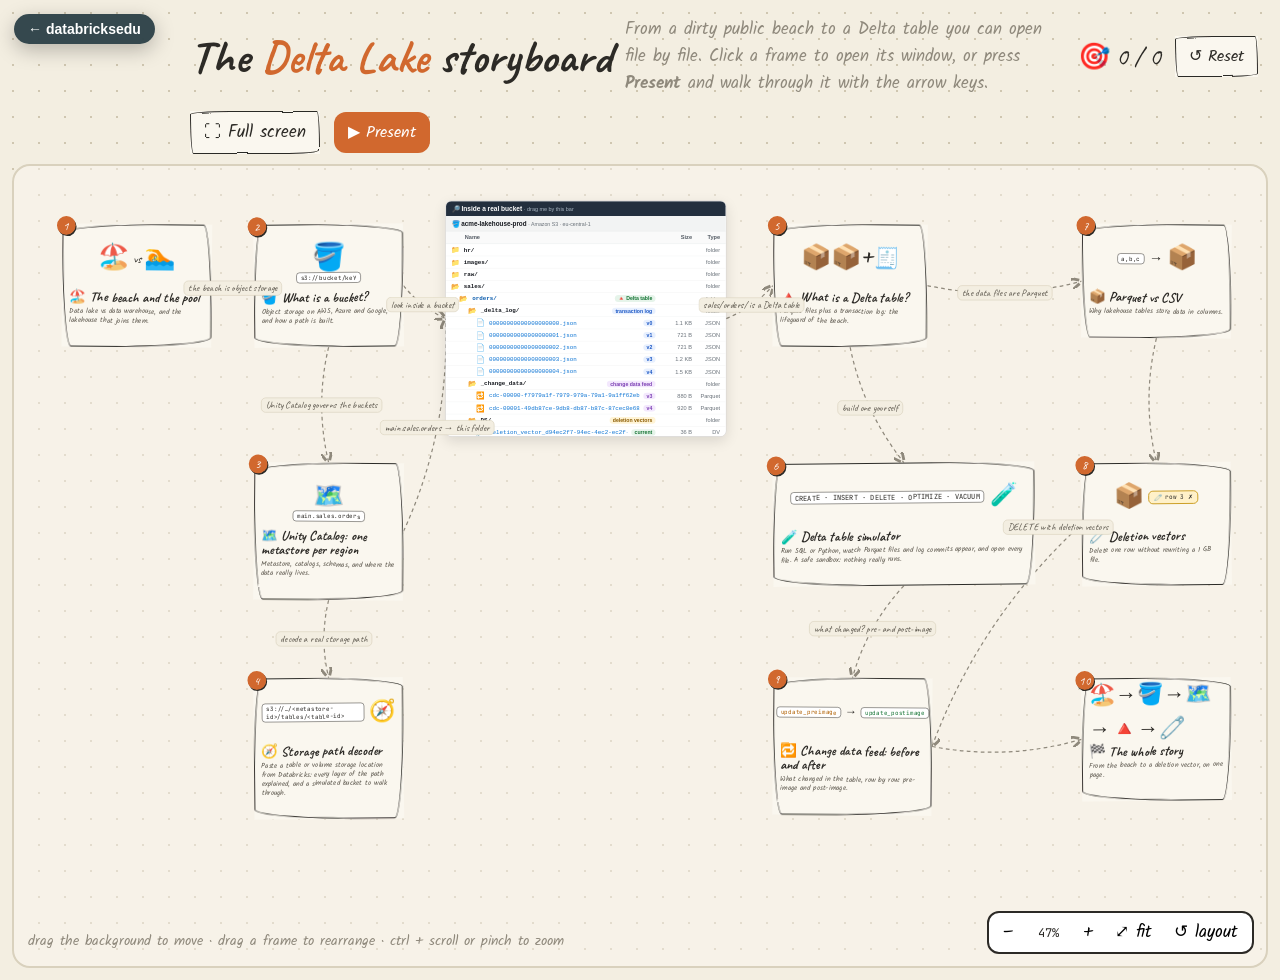
==== commit e306e6bb: "Storyboards: full screen everywhere; Governance: six small SQL labs - Every storyboard window gets a" ====
--- a/site/extras/delta-storyboard/index.html
+++ b/site/extras/delta-storyboard/index.html
@@ -54,6 +54,7 @@
 <script src="board.js"></script>
 <script src="sim.js"></script>
 <script src="paths.js"></script>
+<script src="../_shared/fullscreen.js"></script>
 <script src="../_shared/back.js"></script>
 </body>
 </html>
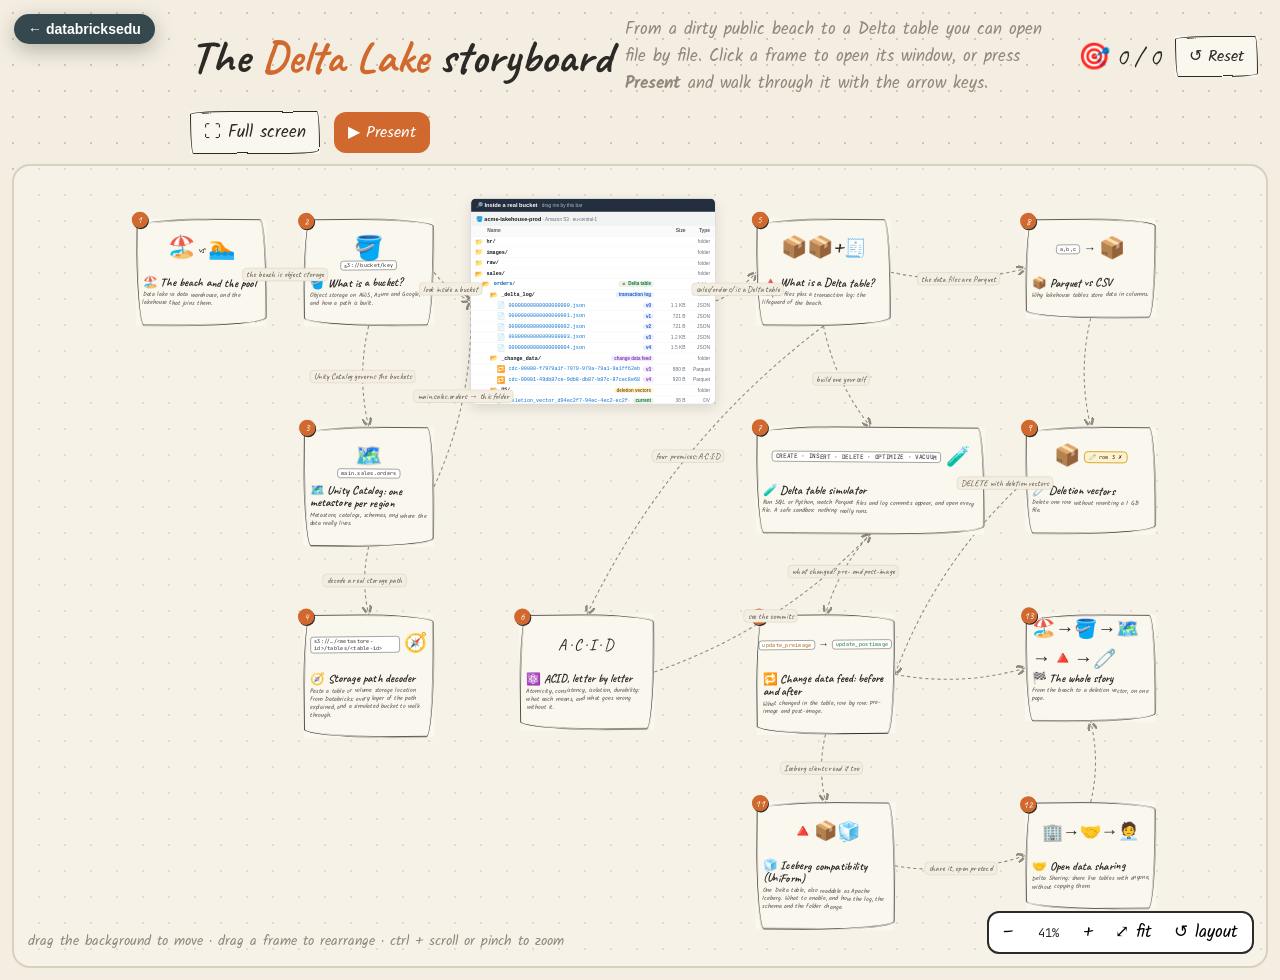
==== commit d8e7ea0b: "Delta Lake: four modules and three new storyboard frames New modules (data-engineering, group "Delta" ====
--- a/site/extras/delta-storyboard/index.html
+++ b/site/extras/delta-storyboard/index.html
@@ -4,7 +4,7 @@
 <meta charset="utf-8">
 <meta name="viewport" content="width=device-width, initial-scale=1">
 <title>Delta Lake storyboard · databricksedu</title>
-<meta name="description" content="An interactive storyboard: data lake vs warehouse, buckets, Unity Catalog, Delta tables, Parquet and deletion vectors, with a Delta table simulator and a storage path decoder.">
+<meta name="description" content="An interactive storyboard: data lake vs warehouse, buckets, Unity Catalog, Delta tables, Parquet, ACID, deletion vectors, Iceberg compatibility and open data sharing, with a Delta table simulator and a storage path decoder.">
 <link rel="preconnect" href="https://fonts.googleapis.com">
 <link rel="preconnect" href="https://fonts.gstatic.com" crossorigin>
 <link href="https://fonts.googleapis.com/css2?family=Caveat:wght@500;600;700&family=Kalam:wght@400;700&family=JetBrains+Mono:wght@400;600&display=swap" rel="stylesheet">
@@ -51,6 +51,7 @@
   </div>
 </div>
 
+<script src="scenes-more.js"></script>
 <script src="board.js"></script>
 <script src="sim.js"></script>
 <script src="paths.js"></script>
--- a/site/extras/delta-storyboard/style.css
+++ b/site/extras/delta-storyboard/style.css
@@ -39,8 +39,8 @@
 #board { position: relative; height: calc(100vh - 96px); min-height: 420px; margin: 4px 12px 12px; overflow: hidden; border-radius: 18px;
   border: 2px solid #d9d1bd; background: rgba(250,247,239,.45); cursor: grab; touch-action: none; }
 #board.panning { cursor: grabbing; }
-#canvas { position: absolute; left: 0; top: 0; width: 2700px; height: 1500px; transform-origin: 0 0; }
-#arrows { position: absolute; left: 0; top: 0; width: 2700px; height: 1500px; pointer-events: none; overflow: visible; }
+#canvas { position: absolute; left: 0; top: 0; width: 2700px; height: 1950px; transform-origin: 0 0; }
+#arrows { position: absolute; left: 0; top: 0; width: 2700px; height: 1950px; pointer-events: none; overflow: visible; }
 #arrows path { fill: none; stroke: var(--soft); stroke-width: 2.6; stroke-dasharray: 8 7; }
 .elabel { position: absolute; transform: translate(-50%, -50%); background: var(--paper); border: 1.5px solid #cfc6b0; border-radius: 10px; padding: 2px 9px;
   font-family: var(--hand); font-size: 21px; color: #5b564c; white-space: nowrap; pointer-events: none; }
@@ -466,3 +466,37 @@
 .pq { margin-top: 12px; padding: 10px 12px; background: #eef4ff; border: 1.5px solid #b9d4f1; border-radius: 10px; font-size: 15px; }
 .pinf { color: #5b564c; }
 .pimp { margin: 4px 0; padding-left: 20px; font-size: 15px; } .pimp li { margin: 4px 0; }
+
+/* ── ACID, Iceberg and sharing scenes (scenes-more.js) ── */
+.seg { margin-bottom: 12px; }
+.btnrow { display: flex; gap: 10px; flex-wrap: wrap; margin-top: 12px; align-items: center; }
+.btnrow .btn { font-size: 16px; padding: 6px 14px; }
+.verdict { margin-top: 12px; padding: 10px 14px; border-radius: 12px; border: 2px solid var(--line); background: var(--paper2); font-size: 17px; }
+.verdict.good { border-color: var(--green); background: #e9f6ee; }
+.verdict.bad { border-color: var(--red); background: #fdecea; }
+.errbox { margin-top: 12px; padding: 9px 12px; border-radius: 10px; background: #fdecea; color: #a50e0e; font-family: var(--mono); font-size: 13.5px; border: 1.5px solid #f3b8b3; }
+.tbl.xt td, .tbl.xt th { font-size: 16px; }
+.tbl.xt th { font-size: 20px; }
+.tbl tr.dupr td { background: #fff1c9; }
+.tbl tr.badr td { background: #fdecea; }
+.tbl tr.hlr td { background: #fff1c9; }
+.acid4 { display: grid; grid-template-columns: repeat(4, 1fr); gap: 14px; margin-top: 6px; }
+@media (max-width: 860px) { .acid4 { grid-template-columns: 1fr 1fr; } }
+.acid4 .card { opacity: 0; animation: rise .5s forwards; font-size: 16px; }
+.acid4 .big { font-family: var(--hand); font-size: 54px; line-height: 1; color: var(--accent); }
+.stages { display: flex; gap: 8px; flex-wrap: wrap; margin: 6px 0 10px; }
+.stages button { border: 2px solid var(--line); background: #fff; border-radius: 999px; padding: 4px 12px 4px 4px; font-size: 15px; display: inline-flex; align-items: center; gap: 6px; cursor: default; }
+.stages button .n { width: 22px; height: 22px; border-radius: 50%; background: var(--line); color: #fff; display: grid; place-items: center; font-size: 12px; }
+.stages button.on { border-color: var(--accent); } .stages button.on .n { background: var(--accent); }
+.stages button.done .n { background: var(--green); }
+.report { font-size: 17px; line-height: 1.6; }
+.tline div { padding: 8px 12px; border-left: 4px solid var(--line); margin-bottom: 6px; font-size: 17px; opacity: .45; transition: all .3s; }
+.tline div.on { opacity: 1; border-color: var(--accent); background: var(--paper2); }
+.store { background: #fff; border: 2.5px solid var(--ink); border-radius: 14px; padding: 12px 14px; }
+.file.ice { border-color: var(--teal); background: #e6f5f4; }
+pre.jsonv { background: #1f2329; color: #e6e1d6; border-radius: 12px; padding: 10px 12px; font-family: var(--mono); font-size: 12.5px; line-height: 1.55; white-space: pre-wrap; margin: 6px 0 0; }
+pre.jsonv .chg { background: rgba(80, 200, 120, .22); color: #c8f5d2; }
+.small { font-size: 15px; color: #5b564c; margin-top: 8px; }
+.shflow { display: grid; grid-template-columns: 1fr auto 1fr auto 1fr; gap: 10px; align-items: center; text-align: center; font-size: 17px; margin: 6px 0 12px; }
+.shflow .arrow { font-size: 34px; color: var(--line); transition: all .3s; }
+.shflow .arrow.go { color: var(--accent); transform: scale(1.3); }
